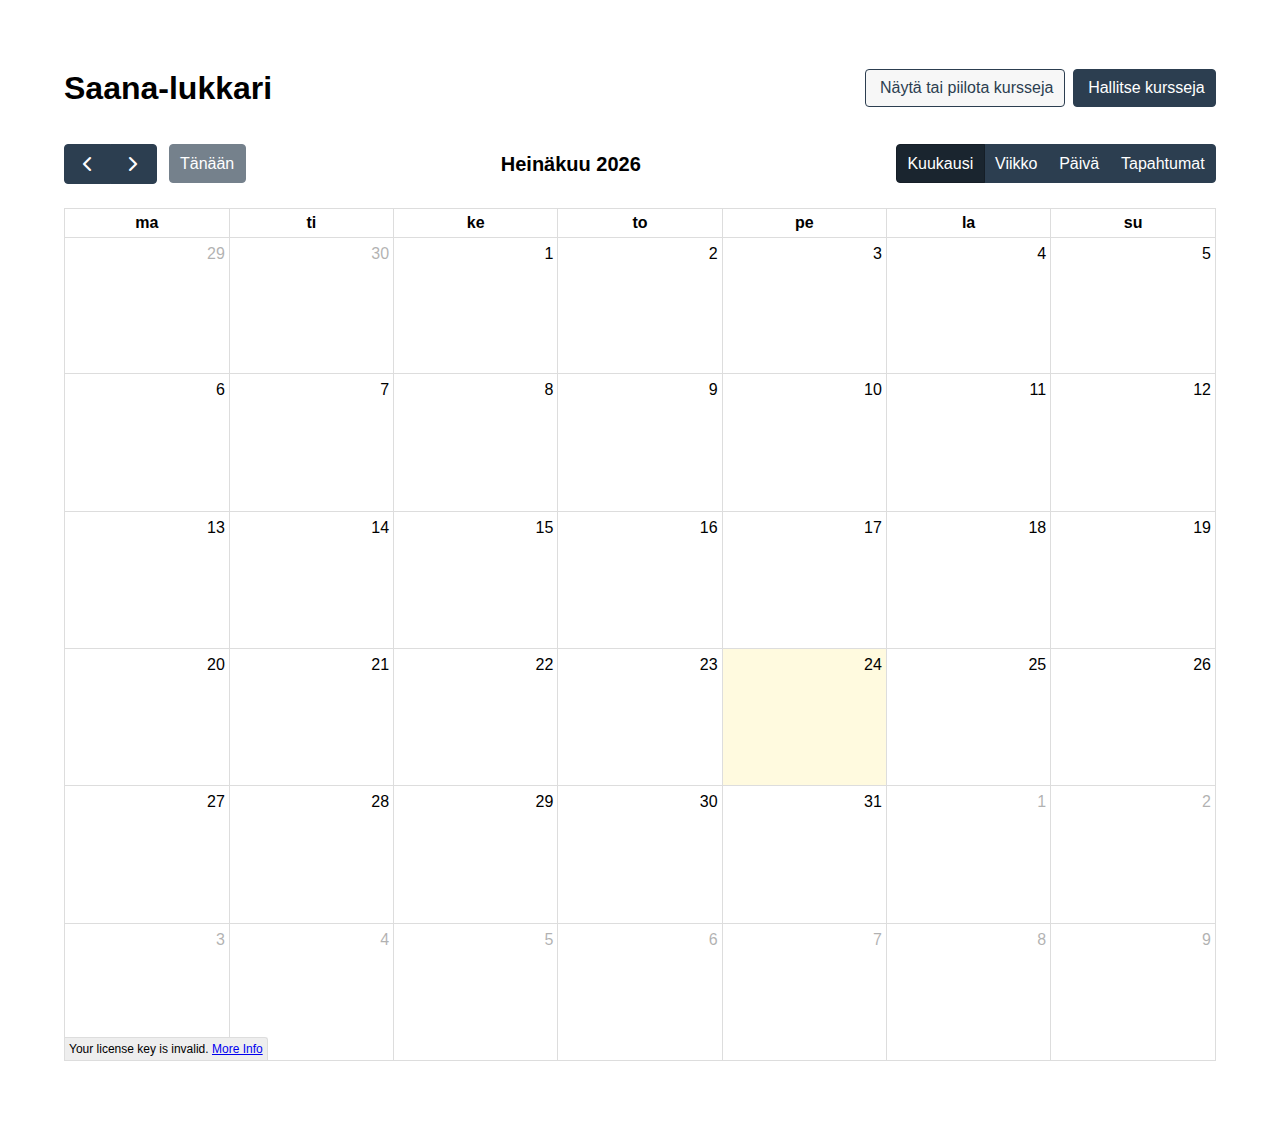
==== index.html @ dae6e60e "Lukkari 1.2" ====
<!doctype html>
<html lang="en">
  <head>
    <meta charset="UTF-8" />
    <link rel="icon" type="image/svg+xml" href="/vite.svg" />
    <meta name="viewport" content="width=device-width, initial-scale=1.0" />
    <link rel="stylesheet" href="https://cdnjs.cloudflare.com/ajax/libs/font-awesome/6.6.0/css/all.min.css" integrity="sha512-Kc323vGBEqzTmouAECnVceyQqyqdsSiqLQISBL29aUW4U/M7pSPA/gEUZQqv1cwx4OnYxTxve5UMg5GT6L4JJg==" crossorigin="anonymous" referrerpolicy="no-referrer" />
    <title>Lukkari</title>
    <script type="module" crossorigin src="/assets/index-Dj4GfoSK.js"></script>
    <link rel="stylesheet" crossorigin href="/assets/index-Dn7W7qT2.css">
  </head>
  <body>
    <div id="root"></div>
  </body>
</html>
---- assets/index-Dn7W7qT2.css ----
#root .fc-toolbar-title{font-size:1.25rem;text-transform:capitalize}#manager h2{margin-bottom:1rem;margin-top:2rem}.add-course{display:flex;width:100%;gap:2rem}.course-input{margin-top:.5rem;width:50%;display:flex;flex-direction:column;gap:.5rem}.course-input textarea,.course-input input{width:100%;padding:.5rem}.course-input-example{margin-top:.5rem}.course-input-example-content{margin-top:.5rem;padding:.5rem;color:#666}.courses{display:flex;flex-wrap:wrap;gap:2rem}.course{width:calc(50% - 2rem);display:flex;flex-direction:column;gap:.5rem;background-color:#eee;border-radius:.75rem;padding:1rem}.course-actions{display:flex;gap:.5rem}.course-remove{margin-left:auto}.lessons{display:flex;flex-wrap:wrap;gap:2rem}.lesson{width:calc(50% - 1rem);background-color:#eee;border-radius:.75rem;padding:1rem}#course-edit h2{margin-top:0}.sidebar-content{padding:0 1rem}.sidebar-content h2{font-size:1.25rem}.sidebar-courses{margin-top:1rem;display:flex;flex-direction:column;gap:.25rem}.sidebar-course label{display:flex;align-items:start;justify-content:start;gap:.3rem;cursor:pointer;font-size:.8rem}.sidebar-course input{margin-top:3px}*,*:before,*:after{box-sizing:border-box}*{margin:0}body{line-height:1.5;-webkit-font-smoothing:antialiased}img,picture,video,canvas,svg{display:block;max-width:100%}input,button,textarea,select{font:inherit}p,h1,h2,h3,h4,h5,h6{overflow-wrap:break-word}#root,#__next{isolation:isolate}body{font-family:Helvetica,Roboto,Arial,sans-serif}#root{padding:2rem;max-width:1280px;margin:0 auto}#header{display:flex;justify-content:space-between;align-items:center;margin-bottom:2rem}#content{margin-top:1rem;display:flex;flex-grow:1;justify-content:center}#sidebar{width:300px}@media (min-width: 1880px){#sidebar{position:absolute;right:0}}.header-actions{display:flex;gap:.5rem}.button{background-color:transparent;border:1px solid transparent;border-radius:.25em;display:inline-block;font-size:1em;font-weight:400;line-height:1.5;padding:.4em .65em;text-align:center;-webkit-user-select:none;user-select:none;vertical-align:middle;background-color:#2c3e50;border-color:#2c3e50;color:#fff;cursor:pointer}.button:hover:not(.button--link,.button--danger,.button--secondary){background-color:#1a252f;border-color:#1a252f}.button--secondary{background-color:#f7f7f7;color:#2c3e50;border-color:#2c3e50}.button--secondary:hover{background-color:#e9e9e9}.button i{margin-right:.25rem}.button--small{font-size:.75em;padding:.25em .5em}.button--link{background-color:transparent;border-color:transparent;color:#2c3e50}.button--danger:not(.button--link){background-color:red;border-color:red}.button--danger:not(.button--link):hover{background-color:#c00;border-color:#c00}.button--danger.button--link{color:red}.button--danger.button--link:hover{color:#c00}.modal{background-color:#00000080;height:100%;left:0;position:fixed;top:0;width:100%}.modal-content{background-color:#fff;border-radius:.25em;margin:10% auto;padding:2rem 1rem 4rem;width:80%;max-height:80%;overflow-y:auto}.modal-close{position:sticky;top:0;box-shadow:0 0 .5em #00000080}
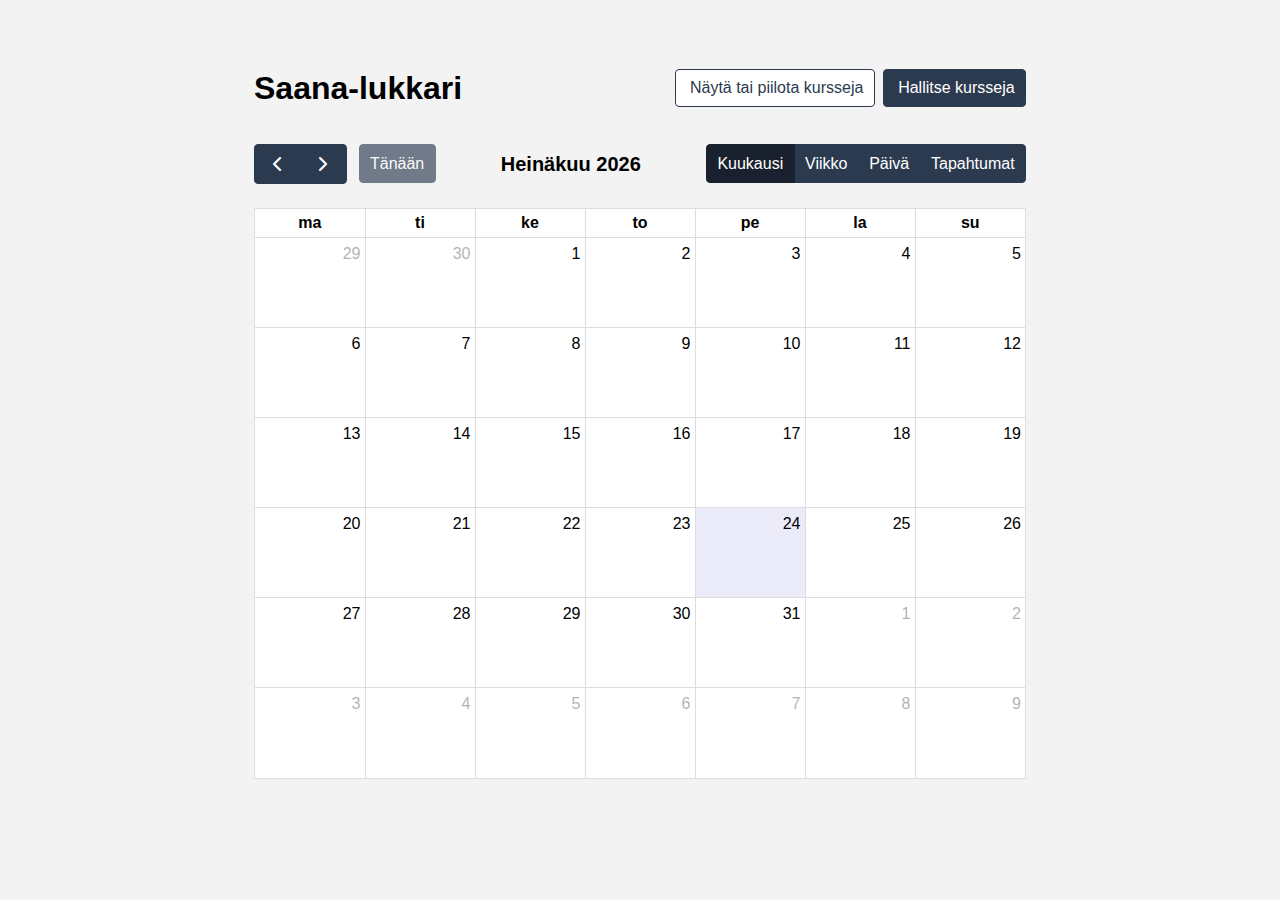
==== commit 6ef4aa3c: "Lukkari 1.3" ====
--- a/index.html
+++ b/index.html
@@ -6,8 +6,8 @@
     <meta name="viewport" content="width=device-width, initial-scale=1.0" />
     <link rel="stylesheet" href="https://cdnjs.cloudflare.com/ajax/libs/font-awesome/6.6.0/css/all.min.css" integrity="sha512-Kc323vGBEqzTmouAECnVceyQqyqdsSiqLQISBL29aUW4U/M7pSPA/gEUZQqv1cwx4OnYxTxve5UMg5GT6L4JJg==" crossorigin="anonymous" referrerpolicy="no-referrer" />
     <title>Lukkari</title>
-    <script type="module" crossorigin src="/assets/index-Dj4GfoSK.js"></script>
-    <link rel="stylesheet" crossorigin href="/assets/index-Dn7W7qT2.css">
+    <script type="module" crossorigin src="/assets/index-CEpn--EV.js"></script>
+    <link rel="stylesheet" crossorigin href="/assets/index-C8jN_UX1.css">
   </head>
   <body>
     <div id="root"></div>
--- a/assets/index-C8jN_UX1.css
+++ b/assets/index-C8jN_UX1.css
@@ -0,0 +1 @@
+#root .fc-toolbar-title{font-size:1.25rem;text-transform:capitalize}.fc .fc-view-harness{background-color:var(--content-bg-color)}#manager h2{margin-bottom:1rem}.add-course{border-bottom:2px solid var(--main-bg-color);padding-bottom:2rem;margin-bottom:2rem}.add-course-form{display:flex;width:100%;gap:2rem}.course-input{margin-top:.5rem;width:66%;display:flex;flex-direction:column;gap:.5rem}.course-input textarea,.course-input input{width:100%;padding:.5rem}.course-input-example{margin-top:.5rem}.course-input-example-content{margin-top:.5rem;padding:.5rem;padding-right:0;color:#666}.courses{display:flex;flex-wrap:wrap;gap:2rem}.course{width:calc(50% - 2rem);display:flex;flex-direction:column;gap:.5rem;background-color:var(--main-bg-color);border-radius:.75rem;padding:1rem}.course-actions{display:flex;gap:.5rem}.course-remove{margin-left:auto}.lessons{display:flex;flex-wrap:wrap;gap:1rem}.lesson{width:calc(50% - 1rem);background-color:var(--main-bg-color);border-radius:.75rem;padding:1rem}#course-edit h2{margin-top:0}.sidebar-content{padding:0 1rem}.sidebar-content h2{font-size:1.25rem}.sidebar-courses{margin-top:1rem;display:flex;flex-direction:column;gap:.25rem}.sidebar-course label{display:flex;align-items:start;justify-content:start;gap:.3rem;cursor:pointer;font-size:.8rem}.sidebar-course input{margin-top:3px}:root{--main-bg-color: #f3f3f3;--content-bg-color: #ffffff;--button-danger-color: #d50202;--button-danger-hover-color: #ff0000;--fc-small-font-size: .85em;--fc-page-bg-color: var(--content-bg-color);--fc-neutral-bg-color: hsla(0, 0%, 82%, .3);--fc-neutral-text-color: grey;--fc-border-color: #ddd;--fc-button-text-color: #fff;--fc-button-bg-color: #2c3a50;--fc-button-border-color: var(--fc-button-bg-color);--fc-button-hover-bg-color: #19212f;--fc-button-hover-border-color: var(--fc-button-hover-bg-color);--fc-button-active-bg-color: var(--fc-button-hover-bg-color);--fc-button-active-border-color: var(--fc-button-active-bg-color);--fc-event-bg-color: #16558d;--fc-event-border-color: #227ac7;--fc-event-text-color: #fff;--fc-event-selected-overlay-color: rgba(0, 0, 0, .25);--fc-more-link-bg-color: #d0d0d0;--fc-more-link-text-color: inherit;--fc-event-resizer-thickness: 8px;--fc-event-resizer-dot-total-width: 8px;--fc-event-resizer-dot-border-width: 1px;--fc-non-business-color: hsla(0, 0%, 84%, .3);--fc-bg-event-color: #8fdf82;--fc-bg-event-opacity: .3;--fc-highlight-color: rgba(188, 232, 241, .3);--fc-today-bg-color: rgba(201, 201, 240, .372);--fc-now-indicator-color: red}*,*:before,*:after{box-sizing:border-box}*{margin:0}body{line-height:1.5;-webkit-font-smoothing:antialiased}img,picture,video,canvas,svg{display:block;max-width:100%}input,button,textarea,select{font:inherit}p,h1,h2,h3,h4,h5,h6{overflow-wrap:break-word}#root,#__next{isolation:isolate}body{font-family:Helvetica,Roboto,Arial,sans-serif;background-color:var(--main-bg-color)}body.subpage{background-color:var(--content-bg-color)}#root{padding:2rem;max-width:100vh;margin:0 auto}#header{display:flex;justify-content:space-between;align-items:center;margin-bottom:2rem}#content{margin-top:1rem;display:flex;flex-grow:1;justify-content:center}#sidebar{width:300px}@media (min-width: 1880px){#sidebar{position:absolute;right:0}}.header-actions{display:flex;gap:.5rem}.button{background-color:transparent;border:1px solid transparent;border-radius:.25em;display:inline-block;font-size:1em;font-weight:400;line-height:1.5;padding:.4em .65em;text-align:center;-webkit-user-select:none;user-select:none;vertical-align:middle;background-color:var(--fc-button-bg-color);border-color:var(--fc-button-bg-color);color:#fff;cursor:pointer}.button:hover:not(.button--link,.button--danger,.button--secondary){background-color:var(--fc-button-hover-bg-color);border-color:var(--fc-button-hover-bg-color)}.button--secondary{background-color:var(--content-bg-color);color:var(--fc-button-bg-color);border-color:var(--fc-button-bg-color)}.button--secondary:hover{background-color:#e9e9e9}.button i{margin-right:.25rem}.button--small{font-size:.75em;padding:.25em .5em}.button--link{background-color:transparent;border-color:transparent;color:var(--fc-button-bg-color)}.button--danger:not(.button--link){background-color:var(--button-danger-color);border-color:var(--button-danger-color)}.button--danger:not(.button--link):hover{background-color:var(--button-danger-hover-color);border-color:var(--button-danger-hover-color)}.button--danger.button--link{color:var(--button-danger-color)}.button--danger.button--link:hover{color:var(--button-danger-hover-color)}.modal{z-index:2;background-color:#000000bf;height:100%;left:0;position:fixed;top:0;width:100%}.modal-content{position:relative;background-color:var(--content-bg-color);border-radius:.25em;margin:10% auto;padding:3rem 2rem 4rem;width:80%;max-height:80%;overflow-y:auto}.modal-close{position:absolute;top:1.5rem;right:1rem}
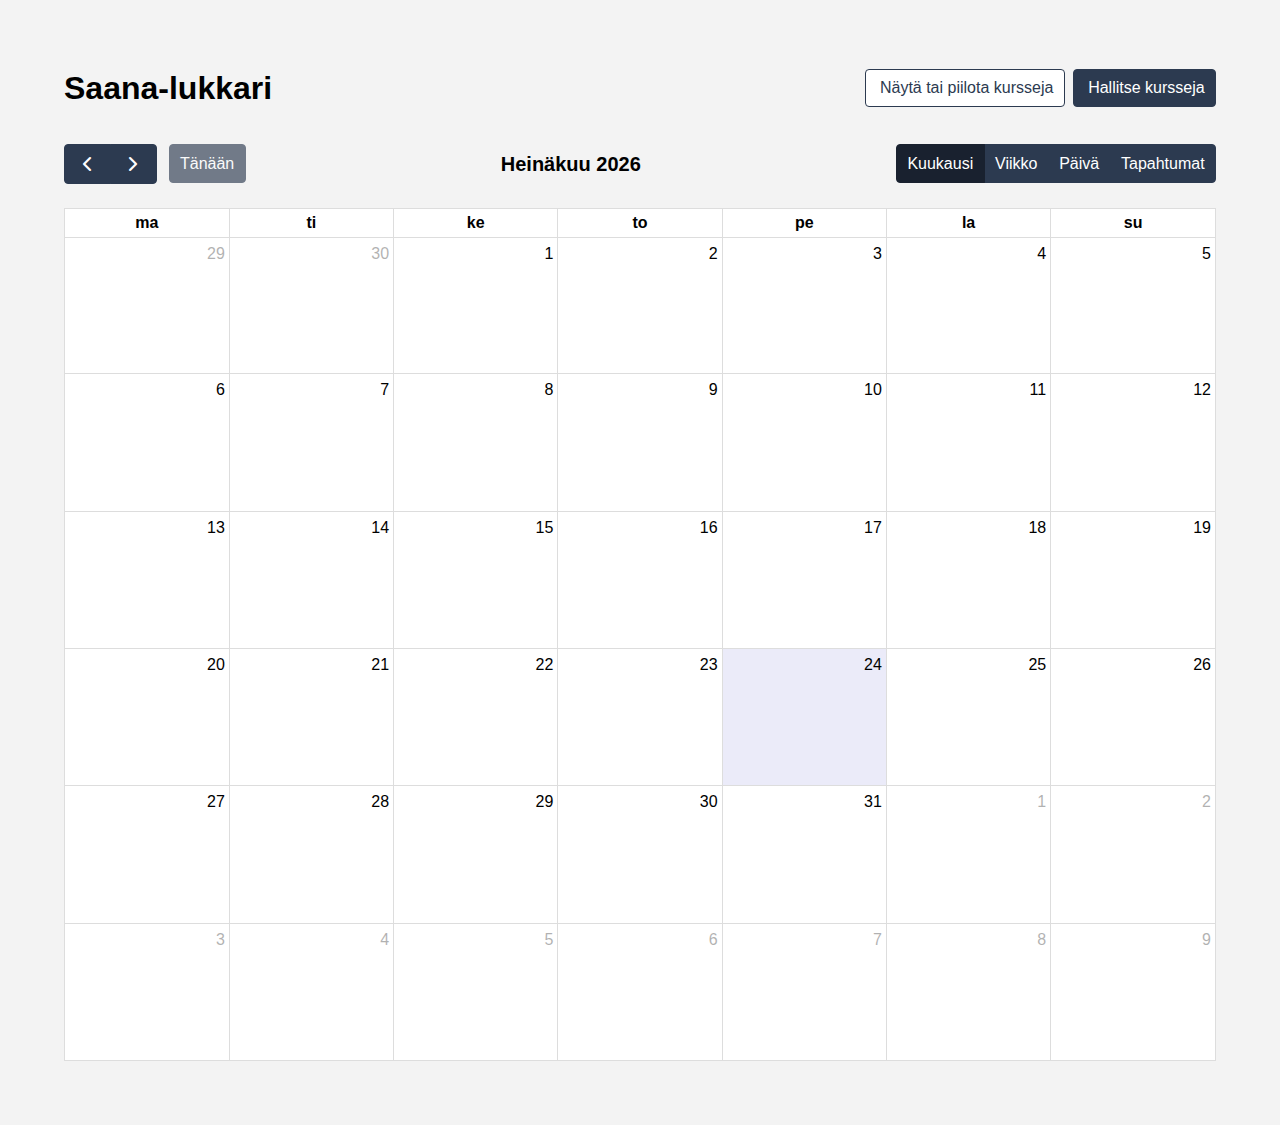
==== commit ac83f4ec: "Lukkari new version" ====
--- a/index.html
+++ b/index.html
@@ -6,8 +6,8 @@
     <meta name="viewport" content="width=device-width, initial-scale=1.0" />
     <link rel="stylesheet" href="https://cdnjs.cloudflare.com/ajax/libs/font-awesome/6.6.0/css/all.min.css" integrity="sha512-Kc323vGBEqzTmouAECnVceyQqyqdsSiqLQISBL29aUW4U/M7pSPA/gEUZQqv1cwx4OnYxTxve5UMg5GT6L4JJg==" crossorigin="anonymous" referrerpolicy="no-referrer" />
     <title>Lukkari</title>
-    <script type="module" crossorigin src="/assets/index-CEpn--EV.js"></script>
-    <link rel="stylesheet" crossorigin href="/assets/index-C8jN_UX1.css">
+    <script type="module" crossorigin src="/assets/index-CGP2BMp8.js"></script>
+    <link rel="stylesheet" crossorigin href="/assets/index-UqrcXFi7.css">
   </head>
   <body>
     <div id="root"></div>
--- a/assets/index-UqrcXFi7.css
+++ b/assets/index-UqrcXFi7.css
@@ -0,0 +1 @@
+#root .fc-toolbar-title{font-size:1.25rem;text-transform:capitalize}.fc .fc-view-harness{background-color:var(--content-bg-color)}#manager h2{margin-bottom:1rem}.add-course{border-bottom:2px solid var(--main-bg-color);padding-bottom:2rem;margin-bottom:2rem}.add-course-form{display:flex;width:100%;gap:2rem}.course-input{margin-top:.5rem;width:66%;display:flex;flex-direction:column;gap:.5rem}.course-input textarea,.course-input input{width:100%;padding:.5rem}.course-input-example{margin-top:.5rem}.course-input-example-content{margin-top:.5rem;padding:.5rem;padding-right:0;color:#666}.courses{display:flex;flex-wrap:wrap;gap:2rem}.course{width:calc(50% - 2rem);display:flex;flex-direction:column;gap:.5rem;background-color:var(--main-bg-color);border-radius:.75rem;padding:1rem}.course-actions{display:flex;gap:.5rem}.course-remove{margin-left:auto}.lessons{display:flex;flex-wrap:wrap;gap:1rem}.lesson{width:calc(50% - 1rem);background-color:var(--main-bg-color);border-radius:.75rem;padding:1rem}#course-edit h2{margin-top:0}.sidebar-content{padding:0 1rem}.sidebar-content h2{font-size:1.25rem}.sidebar-courses{margin-top:1rem;display:flex;flex-direction:column;gap:.25rem}.sidebar-course label{display:flex;align-items:start;justify-content:start;gap:.3rem;cursor:pointer;font-size:.8rem}.sidebar-course input{margin-top:3px}:root{--main-bg-color: #f3f3f3;--content-bg-color: #ffffff;--button-danger-color: #d50202;--button-danger-hover-color: #ff0000;--fc-small-font-size: .85em;--fc-page-bg-color: var(--content-bg-color);--fc-neutral-bg-color: hsla(0, 0%, 82%, .3);--fc-neutral-text-color: grey;--fc-border-color: #ddd;--fc-button-text-color: #fff;--fc-button-bg-color: #2c3a50;--fc-button-border-color: var(--fc-button-bg-color);--fc-button-hover-bg-color: #19212f;--fc-button-hover-border-color: var(--fc-button-hover-bg-color);--fc-button-active-bg-color: var(--fc-button-hover-bg-color);--fc-button-active-border-color: var(--fc-button-active-bg-color);--fc-event-bg-color: #16558d;--fc-event-border-color: #227ac7;--fc-event-text-color: #fff;--fc-event-selected-overlay-color: rgba(0, 0, 0, .25);--fc-more-link-bg-color: #d0d0d0;--fc-more-link-text-color: inherit;--fc-event-resizer-thickness: 8px;--fc-event-resizer-dot-total-width: 8px;--fc-event-resizer-dot-border-width: 1px;--fc-non-business-color: hsla(0, 0%, 84%, .3);--fc-bg-event-color: #8fdf82;--fc-bg-event-opacity: .3;--fc-highlight-color: rgba(188, 232, 241, .3);--fc-today-bg-color: rgba(201, 201, 240, .372);--fc-now-indicator-color: red}*,*:before,*:after{box-sizing:border-box}*{margin:0}body{line-height:1.5;-webkit-font-smoothing:antialiased}img,picture,video,canvas,svg{display:block;max-width:100%}input,button,textarea,select{font:inherit}p,h1,h2,h3,h4,h5,h6{overflow-wrap:break-word}#root,#__next{isolation:isolate}body{font-family:Helvetica,Roboto,Arial,sans-serif;background-color:var(--main-bg-color)}body.subpage{background-color:var(--content-bg-color)}#root{padding:2rem;max-width:1280px;margin:0 auto}#header{display:flex;justify-content:space-between;align-items:center;margin-bottom:2rem}#content{margin-top:1rem;display:flex;flex-grow:1;justify-content:center}#sidebar{width:300px}@media (min-width: 1880px){#sidebar{position:absolute;right:0}}.header-actions{display:flex;gap:.5rem}.button{background-color:transparent;border:1px solid transparent;border-radius:.25em;display:inline-block;font-size:1em;font-weight:400;line-height:1.5;padding:.4em .65em;text-align:center;-webkit-user-select:none;user-select:none;vertical-align:middle;background-color:var(--fc-button-bg-color);border-color:var(--fc-button-bg-color);color:#fff;cursor:pointer}.button:hover:not(.button--link,.button--danger,.button--secondary){background-color:var(--fc-button-hover-bg-color);border-color:var(--fc-button-hover-bg-color)}.button--secondary{background-color:var(--content-bg-color);color:var(--fc-button-bg-color);border-color:var(--fc-button-bg-color)}.button--secondary:hover{background-color:#e9e9e9}.button i{margin-right:.25rem}.button--small{font-size:.75em;padding:.25em .5em}.button--link{background-color:transparent;border-color:transparent;color:var(--fc-button-bg-color)}.button--danger:not(.button--link){background-color:var(--button-danger-color);border-color:var(--button-danger-color)}.button--danger:not(.button--link):hover{background-color:var(--button-danger-hover-color);border-color:var(--button-danger-hover-color)}.button--danger.button--link{color:var(--button-danger-color)}.button--danger.button--link:hover{color:var(--button-danger-hover-color)}.modal{z-index:2;background-color:#000000bf;height:100%;left:0;position:fixed;top:0;width:100%}.modal-content{position:relative;background-color:var(--content-bg-color);border-radius:.25em;margin:10% auto;padding:3rem 2rem 4rem;width:80%;max-height:80%;overflow-y:auto}.modal-close{position:absolute;top:1.5rem;right:1rem}
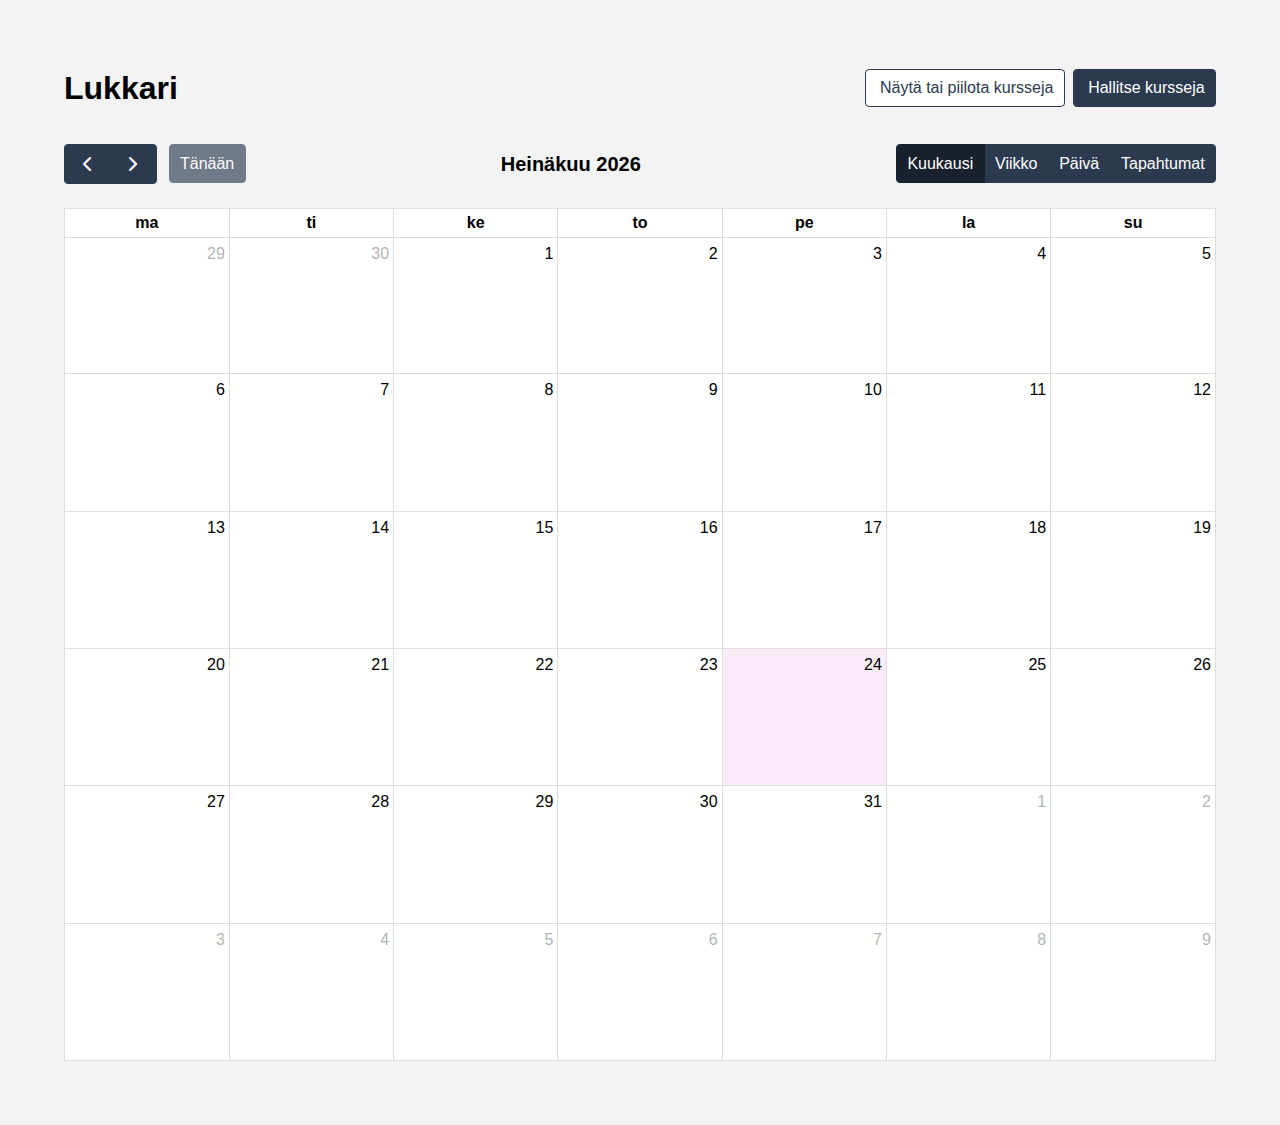
==== commit 39594d74: "Lukkari new version" ====
--- a/index.html
+++ b/index.html
@@ -2,12 +2,15 @@
 <html lang="en">
   <head>
     <meta charset="UTF-8" />
-    <link rel="icon" type="image/svg+xml" href="/vite.svg" />
+    <title>Lukkari</title>
     <meta name="viewport" content="width=device-width, initial-scale=1.0" />
+    <link rel="apple-touch-icon" sizes="180x180" href="/favicon/apple-touch-icon.png">
+    <link rel="icon" type="image/png" sizes="32x32" href="/favicon/favicon-32x32.png">
+    <link rel="icon" type="image/png" sizes="16x16" href="/favicon/favicon-16x16.png">
+    <link rel="manifest" href="/favicon/site.webmanifest">
     <link rel="stylesheet" href="https://cdnjs.cloudflare.com/ajax/libs/font-awesome/6.6.0/css/all.min.css" integrity="sha512-Kc323vGBEqzTmouAECnVceyQqyqdsSiqLQISBL29aUW4U/M7pSPA/gEUZQqv1cwx4OnYxTxve5UMg5GT6L4JJg==" crossorigin="anonymous" referrerpolicy="no-referrer" />
-    <title>Lukkari</title>
-    <script type="module" crossorigin src="/assets/index-CGP2BMp8.js"></script>
-    <link rel="stylesheet" crossorigin href="/assets/index-UqrcXFi7.css">
+    <script type="module" crossorigin src="/assets/index-7SVtm1bW.js"></script>
+    <link rel="stylesheet" crossorigin href="/assets/index-BCWbTI6Z.css">
   </head>
   <body>
     <div id="root"></div>
--- a/assets/index-BCWbTI6Z.css
+++ b/assets/index-BCWbTI6Z.css
@@ -0,0 +1 @@
+#root .fc-toolbar-title{font-size:1.25rem;text-transform:capitalize}.fc .fc-view-harness{background-color:var(--content-bg-color)}.fc-daygrid-event-dot{border-color:var(--accent-color)}#manager{width:100%}#manager h2{margin-bottom:1rem}.add-course{border-bottom:2px solid var(--main-bg-color);padding-bottom:2rem;margin-bottom:2rem}.add-course-form{display:flex;width:100%;gap:2rem}.course-input{margin-top:.5rem;width:66%;display:flex;flex-direction:column;gap:.5rem}.course-input textarea,.course-input input{width:100%;padding:.5rem}.course-input-example{margin-top:.5rem}.course-input-example-content{margin-top:.5rem;padding:.5rem;padding-right:0;color:#666}.lessons{display:flex;flex-wrap:wrap;gap:1rem}.lesson{width:calc(50% - 1rem);background-color:var(--main-bg-color);border-radius:.75rem;padding:1rem}#course-edit h2{margin-top:0}.courses{display:flex;flex-wrap:wrap;gap:2rem}.course{width:calc(50% - 2rem);display:flex;flex-direction:column;gap:.5rem;background-color:var(--main-bg-color);border-radius:.75rem;padding:1rem}.course-actions{display:flex;gap:.5rem}.course-remove{margin-left:auto}.courses-actions{margin-top:4rem;display:flex;gap:.5rem}.sidebar-content{padding:0 1rem}.sidebar-content h2{font-size:1.25rem}.sidebar-courses{margin-top:1rem;display:flex;flex-direction:column;gap:.25rem}.sidebar-course label{display:flex;align-items:start;justify-content:start;gap:.3rem;cursor:pointer;font-size:.8rem}.sidebar-course input{margin-top:3px}:root{--main-bg-color: #f3f3f3;--content-bg-color: #ffffff;--button-danger-color: #d50202;--button-danger-hover-color: #ff0000;--accent-color: #ed047c;--accent-color-dark: #bb0060;--fc-small-font-size: .85em;--fc-page-bg-color: var(--content-bg-color);--fc-neutral-bg-color: hsla(0, 0%, 82%, .3);--fc-neutral-text-color: grey;--fc-border-color: #ddd;--fc-button-text-color: #fff;--fc-button-bg-color: #2c3a50;--fc-button-border-color: var(--fc-button-bg-color);--fc-button-hover-bg-color: #19212f;--fc-button-hover-border-color: var(--fc-button-hover-bg-color);--fc-button-active-bg-color: var(--fc-button-hover-bg-color);--fc-button-active-border-color: var(--fc-button-active-bg-color);--fc-event-bg-color: var(--accent-color-dark);--fc-event-border-color: var(--accent-color-dark);--fc-event-text-color: #fff;--fc-event-selected-overlay-color: rgba(0, 0, 0, .25);--fc-more-link-bg-color: #d0d0d0;--fc-more-link-text-color: inherit;--fc-event-resizer-thickness: 8px;--fc-event-resizer-dot-total-width: 8px;--fc-event-resizer-dot-border-width: 1px;--fc-non-business-color: hsla(0, 0%, 84%, .3);--fc-bg-event-color: #8fdf82;--fc-bg-event-opacity: .3;--fc-highlight-color: rgba(188, 232, 241, .3);--fc-today-bg-color: rgba(240, 201, 233, .372);--fc-now-indicator-color: red}*,*:before,*:after{box-sizing:border-box}*{margin:0}body{line-height:1.5;-webkit-font-smoothing:antialiased}img,picture,video,canvas,svg{display:block;max-width:100%}input,button,textarea,select{font:inherit}p,h1,h2,h3,h4,h5,h6{overflow-wrap:break-word}#root,#__next{isolation:isolate}body{font-family:Helvetica,Roboto,Arial,sans-serif;background-color:var(--main-bg-color)}body.subpage{background-color:var(--content-bg-color)}#root{padding:2rem;max-width:1280px;margin:0 auto}#header{display:flex;justify-content:space-between;align-items:center;margin-bottom:2rem}#header h1 i{color:var(--accent-color)}#content{margin-top:1rem;display:flex;flex-grow:1;justify-content:center}#sidebar{width:300px}@media (min-width: 1880px){#sidebar{position:absolute;right:0}}.header-actions{display:flex;gap:.5rem}.button{background-color:transparent;border:1px solid transparent;border-radius:.25em;display:inline-block;font-size:1em;font-weight:400;line-height:1.5;padding:.4em .65em;text-align:center;-webkit-user-select:none;user-select:none;vertical-align:middle;background-color:var(--fc-button-bg-color);border-color:var(--fc-button-bg-color);color:#fff;cursor:pointer}.button:hover:not(.button--link,.button--danger,.button--secondary){background-color:var(--fc-button-hover-bg-color);border-color:var(--fc-button-hover-bg-color)}.button--secondary{background-color:var(--content-bg-color);color:var(--fc-button-bg-color);border-color:var(--fc-button-bg-color)}.button--secondary:hover{background-color:#e9e9e9}.button i{margin-right:.25rem}.button--small{font-size:.75em;padding:.25em .5em}.button--link{background-color:transparent;border-color:transparent;color:var(--fc-button-bg-color)}.button--danger:not(.button--link){background-color:var(--button-danger-color);border-color:var(--button-danger-color)}.button--danger:not(.button--link):hover{background-color:var(--button-danger-hover-color);border-color:var(--button-danger-hover-color)}.button--danger.button--link{color:var(--button-danger-color)}.button--danger.button--link:hover{color:var(--button-danger-hover-color)}.button[disabled]{background-color:#ccc;border-color:#ccc;color:#666;cursor:not-allowed}.button[disabled]:hover{background-color:#ccc;border-color:#ccc}.modal{z-index:2;background-color:#000000bf;height:100%;left:0;position:fixed;top:0;width:100%}.modal-content{position:relative;background-color:var(--content-bg-color);border-radius:.25em;margin:10% auto;padding:3rem 2rem 4rem;width:80%;max-height:80%;overflow-y:auto}.modal-close{position:absolute;top:1.5rem;right:1rem}
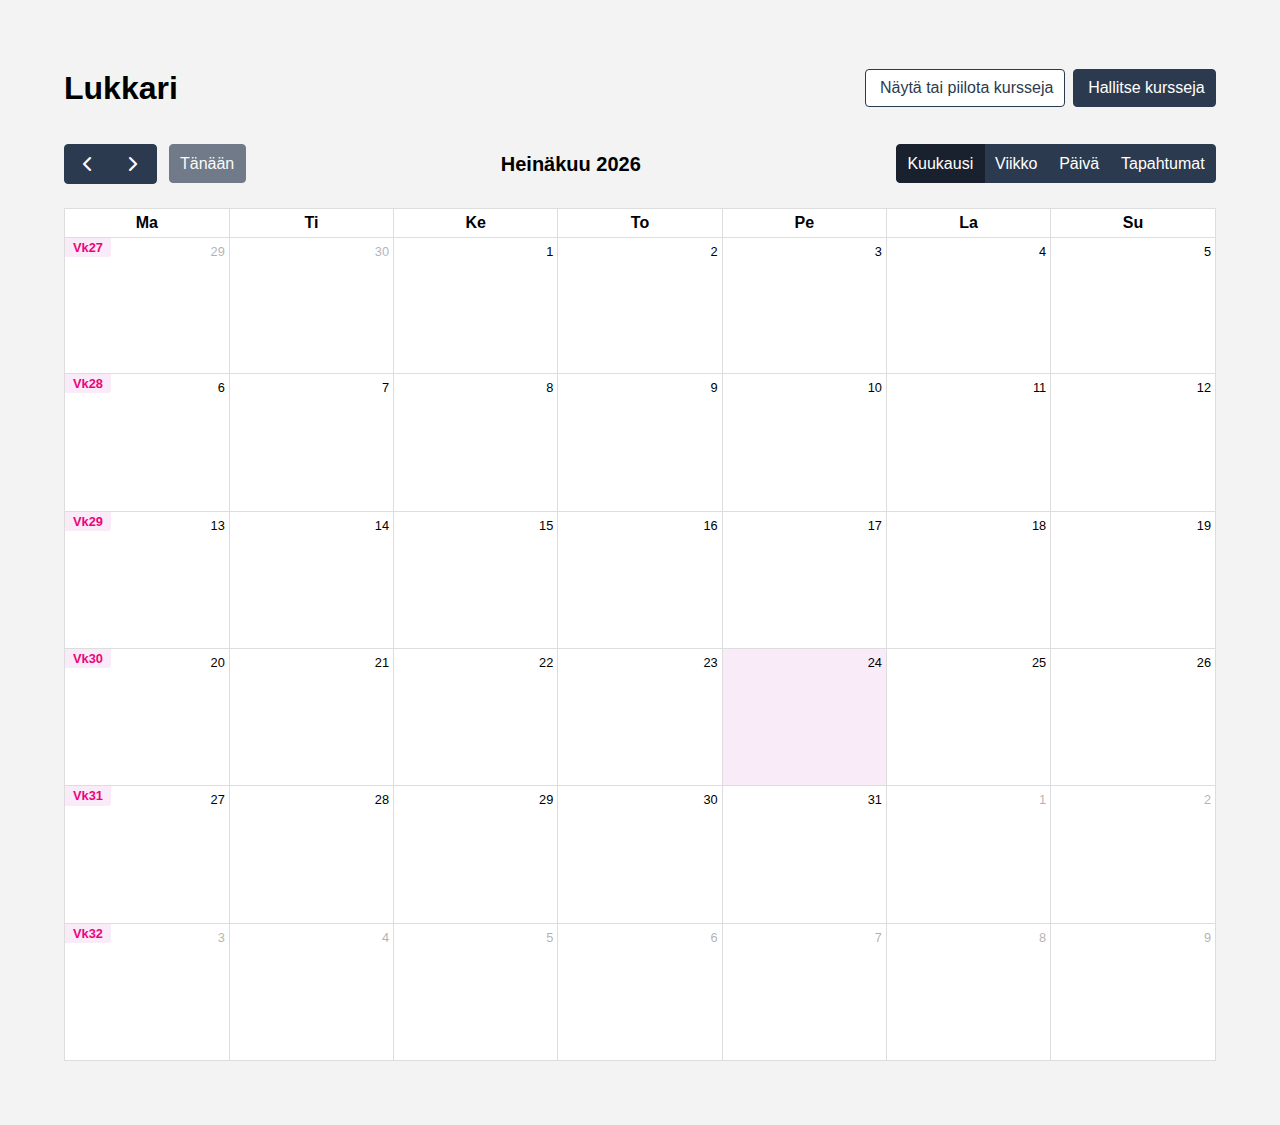
==== commit dc01b7bd: "Lukkari new version" ====
--- a/index.html
+++ b/index.html
@@ -3,14 +3,14 @@
   <head>
     <meta charset="UTF-8" />
     <title>Lukkari</title>
-    <meta name="viewport" content="width=device-width, initial-scale=1.0" />
+    <!-- <meta name="viewport" content="width=device-width, initial-scale=1.0" /> -->
     <link rel="apple-touch-icon" sizes="180x180" href="/favicon/apple-touch-icon.png">
     <link rel="icon" type="image/png" sizes="32x32" href="/favicon/favicon-32x32.png">
     <link rel="icon" type="image/png" sizes="16x16" href="/favicon/favicon-16x16.png">
     <link rel="manifest" href="/favicon/site.webmanifest">
     <link rel="stylesheet" href="https://cdnjs.cloudflare.com/ajax/libs/font-awesome/6.6.0/css/all.min.css" integrity="sha512-Kc323vGBEqzTmouAECnVceyQqyqdsSiqLQISBL29aUW4U/M7pSPA/gEUZQqv1cwx4OnYxTxve5UMg5GT6L4JJg==" crossorigin="anonymous" referrerpolicy="no-referrer" />
-    <script type="module" crossorigin src="/assets/index-7SVtm1bW.js"></script>
-    <link rel="stylesheet" crossorigin href="/assets/index-BCWbTI6Z.css">
+    <script type="module" crossorigin src="/assets/index-4MDD3x5e.js"></script>
+    <link rel="stylesheet" crossorigin href="/assets/index-C8BYNQzl.css">
   </head>
   <body>
     <div id="root"></div>
--- a/assets/index-C8BYNQzl.css
+++ b/assets/index-C8BYNQzl.css
@@ -0,0 +1 @@
+#root .fc-toolbar-title{font-size:1.25rem;text-transform:capitalize}.fc .fc-view-harness{background-color:var(--content-bg-color)}.fc .fc-daygrid-event-dot,.fc .fc-list-event-dot{border-color:var(--accent-color)}.fc .fc-daygrid-day-number{font-size:.8rem}.fc-daygrid-dot-event.fc-event-mirror,.fc-daygrid-dot-event:hover{background-color:inherit}.fc .fc-daygrid-day-frame:hover{cursor:pointer;background-color:var(--fc-highlight-color)}.fc-timegrid-event-harness-inset:hover .fc-timegrid-event,.fc-timegrid-event.fc-event-mirror:hover,.fc-timegrid-more-link:hover{cursor:pointer;background-color:var(--accent-color);border-color:var(--accent-color)}.fc .fc-daygrid-week-number{padding:0rem .5rem;font-size:.8rem;font-weight:700;background-color:var(--fc-highlight-color);color:var(--accent-color)}.fc .fc-daygrid-week-number:hover{cursor:pointer;background-color:var(--accent-color);color:var(--content-bg-color);text-decoration:none!important}.fc .fc-col-header-cell-cushion{text-transform:capitalize}.lessons{display:flex;flex-wrap:wrap;gap:1rem}.lesson{width:calc(50% - 1rem);background-color:var(--main-bg-color);border-radius:.75rem;padding:1rem}#course-edit h2{margin-top:0;margin-bottom:2rem}#lesson-modal .modal-content{max-width:600px}#lesson-modal .actions{display:flex;gap:1rem;margin-bottom:-2rem}#lesson-modal .actions .button--danger{margin-left:auto}#manager{width:100%}#manager h2{margin-bottom:1rem}.add-course{border-bottom:2px solid var(--main-bg-color);padding-bottom:2rem;margin-bottom:2rem}.add-course-form{display:flex;width:100%;gap:2rem}.course-input{margin-top:.5rem;width:66%;display:flex;flex-direction:column;gap:.5rem}.course-input textarea,.course-input input{width:100%;padding:.5rem}.course-input-example{margin-top:.5rem}.course-input-example-content{margin-top:.5rem;padding:.5rem;padding-right:0;color:#666}.courses{display:flex;flex-wrap:wrap;gap:2rem}.course{width:calc(50% - 2rem);display:flex;flex-direction:column;gap:.5rem;background-color:var(--main-bg-color);border-radius:.75rem;padding:1rem}.course-actions{display:flex;gap:.5rem}.course-remove{margin-left:auto}.courses-actions{margin-top:4rem;display:flex;gap:.5rem}.sidebar-content{padding:0 1rem}.sidebar-content h2{font-size:1.25rem}.sidebar-courses{margin-top:1rem;display:flex;flex-direction:column;gap:.25rem}.sidebar-course label{display:flex;align-items:start;justify-content:start;gap:.3rem;cursor:pointer;font-size:.8rem}.sidebar-course input{margin-top:3px}:root{--main-bg-color: #f3f3f3;--content-bg-color: #ffffff;--button-danger-color: #d50202;--button-danger-hover-color: #ff0000;--accent-color: #ed047c;--accent-color-dark: #bb0060;--fc-small-font-size: .85em;--fc-page-bg-color: var(--content-bg-color);--fc-neutral-bg-color: hsla(0, 0%, 82%, .3);--fc-neutral-text-color: grey;--fc-border-color: #ddd;--fc-button-text-color: #fff;--fc-button-bg-color: #2c3a50;--fc-button-border-color: var(--fc-button-bg-color);--fc-button-hover-bg-color: #19212f;--fc-button-hover-border-color: var(--fc-button-hover-bg-color);--fc-button-active-bg-color: var(--fc-button-hover-bg-color);--fc-button-active-border-color: var(--fc-button-active-bg-color);--fc-event-bg-color: var(--accent-color-dark);--fc-event-border-color: var(--accent-color-dark);--fc-event-text-color: #fff;--fc-event-selected-overlay-color: rgba(0, 0, 0, .25);--fc-more-link-bg-color: #d0d0d0;--fc-more-link-text-color: inherit;--fc-event-resizer-thickness: 8px;--fc-event-resizer-dot-total-width: 8px;--fc-event-resizer-dot-border-width: 1px;--fc-non-business-color: hsla(0, 0%, 84%, .3);--fc-bg-event-color: #8fdf82;--fc-bg-event-opacity: .3;--fc-highlight-color: rgba(240, 201, 233, .372);--fc-today-bg-color: rgba(240, 201, 233, .372);--fc-now-indicator-color: red}*,*:before,*:after{box-sizing:border-box}*{margin:0}body{line-height:1.5;-webkit-font-smoothing:antialiased}img,picture,video,canvas,svg{display:block;max-width:100%}input,button,textarea,select{font:inherit}p,h1,h2,h3,h4,h5,h6{overflow-wrap:break-word}#root,#__next{isolation:isolate}body{font-family:Helvetica,Roboto,Arial,sans-serif;background-color:var(--main-bg-color)}body.subpage{background-color:var(--content-bg-color)}#root{padding:2rem;max-width:1280px;margin:0 auto}#header{display:flex;justify-content:space-between;align-items:center;margin-bottom:2rem}#header h1 i{color:var(--accent-color)}#content{margin-top:1rem;display:flex;flex-grow:1;justify-content:center}#sidebar{width:300px}@media (min-width: 1880px){#sidebar{position:absolute;right:0}}.header-actions{display:flex;gap:.5rem}.button{background-color:transparent;border:1px solid transparent;border-radius:.25em;display:inline-block;font-size:1em;font-weight:400;line-height:1.5;padding:.4em .65em;text-align:center;-webkit-user-select:none;user-select:none;vertical-align:middle;background-color:var(--fc-button-bg-color);border-color:var(--fc-button-bg-color);color:#fff;cursor:pointer}.button:hover:not(.button--link,.button--danger,.button--secondary){background-color:var(--fc-button-hover-bg-color);border-color:var(--fc-button-hover-bg-color)}.button--secondary{background-color:var(--content-bg-color);color:var(--fc-button-bg-color);border-color:var(--fc-button-bg-color)}.button--secondary:hover{background-color:#e9e9e9}.button i{margin-right:.25rem}.button--small{font-size:.75em;padding:.25em .5em}.button--link{background-color:transparent;border-color:transparent;color:var(--fc-button-bg-color)}.button--danger:not(.button--link){background-color:var(--button-danger-color);border-color:var(--button-danger-color)}.button--danger:not(.button--link):hover{background-color:var(--button-danger-hover-color);border-color:var(--button-danger-hover-color)}.button--danger.button--link{color:var(--button-danger-color)}.button--danger.button--link:hover{color:var(--button-danger-hover-color)}.button[disabled]{background-color:#ccc;border-color:#ccc;color:#666;cursor:not-allowed}.button[disabled]:hover{background-color:#ccc;border-color:#ccc}.modal{z-index:2;background-color:#000000bf;height:100%;left:0;position:fixed;top:0;width:100%}.modal-content{position:relative;background-color:var(--content-bg-color);border-radius:.25em;margin:10% auto;padding:3rem 2rem 4rem;width:80%;max-height:80%;overflow-y:auto}.modal-close{position:absolute;top:1.5rem;right:1rem}
